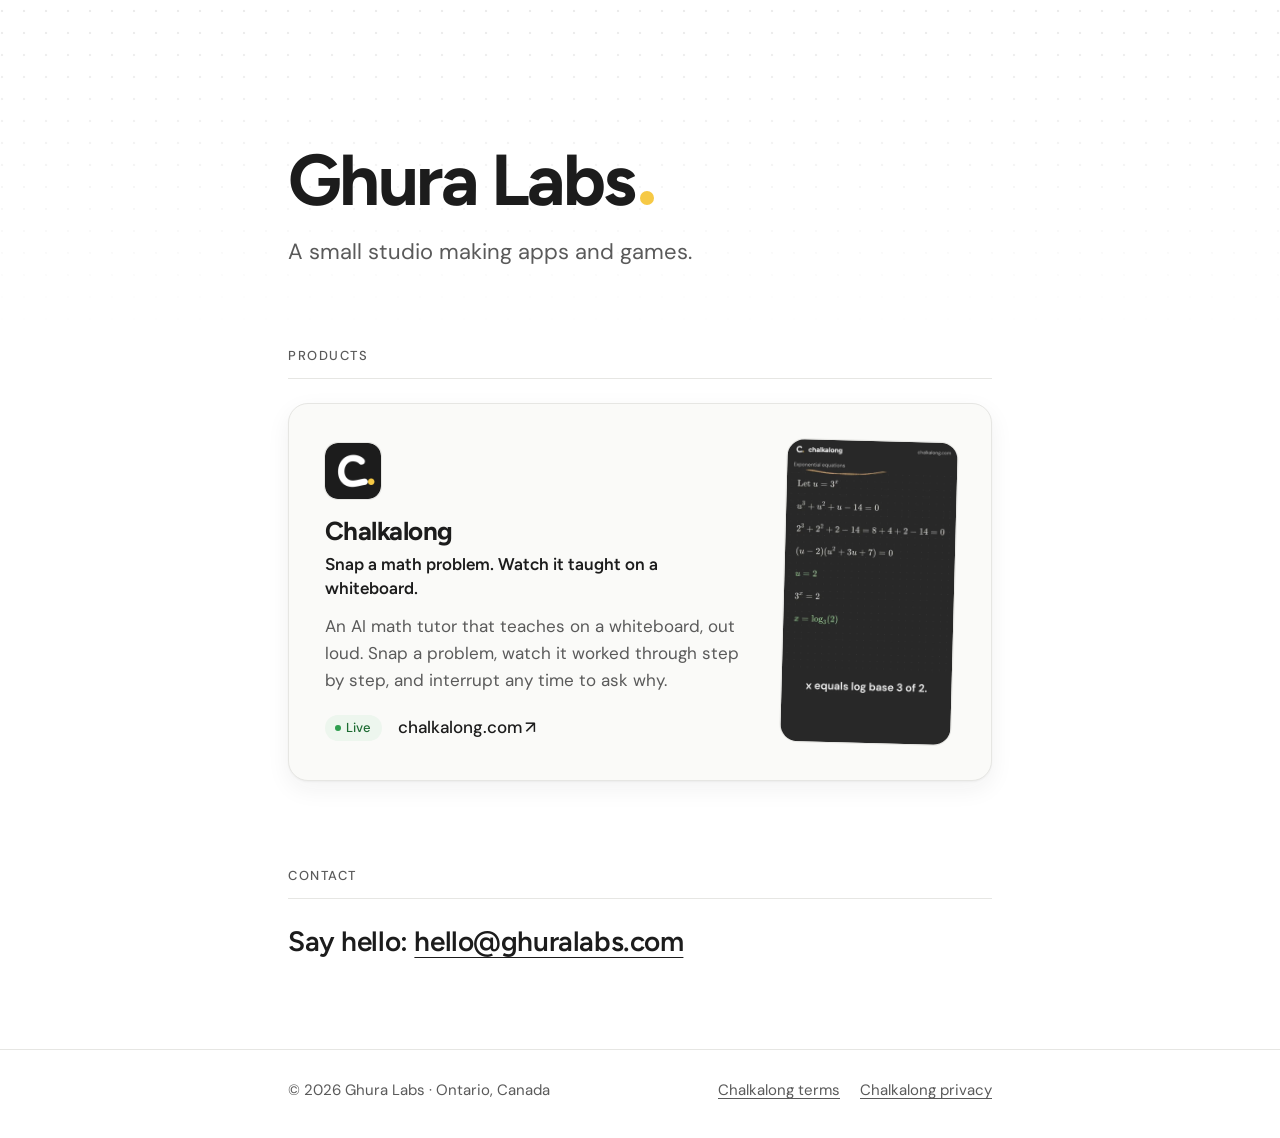
==== index.html @ 781bded2 "Build the Ghura Labs studio site One-page static site for ghuralabs.com: header, products (Chalkalon" ====
<!doctype html>
<html lang="en">
<head>
  <meta charset="utf-8">
  <meta name="viewport" content="width=device-width, initial-scale=1">
  <title>Ghura Labs</title>
  <meta name="description" content="Ghura Labs is a small studio in Ontario, Canada, making apps and games. Its first product is Chalkalong, an AI math tutor that teaches on a whiteboard.">
  <link rel="canonical" href="https://ghuralabs.com/">
  <meta name="color-scheme" content="light dark">
  <meta name="theme-color" content="#ffffff" media="(prefers-color-scheme: light)">
  <meta name="theme-color" content="#1c1c1c" media="(prefers-color-scheme: dark)">

  <meta property="og:type" content="website">
  <meta property="og:site_name" content="Ghura Labs">
  <meta property="og:title" content="Ghura Labs">
  <meta property="og:description" content="A small studio making apps and games.">
  <meta property="og:url" content="https://ghuralabs.com/">
  <meta property="og:image" content="https://ghuralabs.com/og-image.png">
  <meta property="og:image:width" content="1200">
  <meta property="og:image:height" content="630">
  <meta property="og:image:alt" content="Ghura Labs: a small studio making apps and games.">
  <meta name="twitter:card" content="summary_large_image">
  <meta name="twitter:title" content="Ghura Labs">
  <meta name="twitter:description" content="A small studio making apps and games.">
  <meta name="twitter:image" content="https://ghuralabs.com/og-image.png">
  <meta name="twitter:image:alt" content="Ghura Labs: a small studio making apps and games.">

  <link rel="icon" href="/favicon.svg" type="image/svg+xml">
  <link rel="apple-touch-icon" href="/apple-touch-icon.png">

  <link rel="preconnect" href="https://fonts.googleapis.com">
  <link rel="preconnect" href="https://fonts.gstatic.com" crossorigin>
  <link rel="stylesheet" href="https://fonts.googleapis.com/css2?family=DM+Sans:opsz,wght@9..40,400;9..40,500&amp;family=Figtree:wght@600;700&amp;display=swap">
  <link rel="stylesheet" href="/styles.css">
</head>
<body>
  <a class="skip-link" href="#main">Skip to content</a>

  <header class="site-header">
    <div class="wrap">
      <p class="wordmark"><a href="/" aria-label="Ghura Labs, home">Ghura Labs<span class="dot" aria-hidden="true"></span></a></p>
      <p class="tagline">A small studio making apps and games.</p>
    </div>
  </header>

  <main id="main">
    <section class="wrap section" aria-labelledby="products-title">
      <h2 id="products-title" class="section-title">Products</h2>

      <!--
        Products list. To add one, copy a whole <li class="product">...</li>
        block below and change its text, links and images. For something not
        released yet, use: <span class="status status--dev">In development</span>
      -->
      <ul class="products" role="list">
        <li class="product">
          <div class="product-body">
            <img class="product-icon" src="/assets/chalkalong-icon.png" alt="" width="56" height="56">
            <h3 class="product-name">Chalkalong</h3>
            <p class="product-tagline">Snap a math problem. Watch it taught on a whiteboard.</p>
            <p class="product-desc">An AI math tutor that teaches on a whiteboard, out loud. Snap a problem, watch it worked through step by step, and interrupt any time to ask why.</p>
            <p class="product-meta">
              <span class="status status--live">Live</span>
              <a class="product-link" href="https://chalkalong.com">chalkalong.com<span class="arrow" aria-hidden="true">&#8599;</span></a>
            </p>
          </div>
          <picture class="product-shot">
            <source srcset="/assets/chalkalong-lesson.webp" type="image/webp">
            <img src="/assets/chalkalong-lesson.jpg" width="720" height="1280" decoding="async"
                 alt="A Chalkalong lesson on a phone: an exponential equation solved step by step on a dark whiteboard, ending with x equals log base 3 of 2.">
          </picture>
        </li>
      </ul>
    </section>

    <section class="wrap section contact" aria-labelledby="contact-title">
      <h2 id="contact-title" class="section-title">Contact</h2>
      <p class="contact-line">Say hello: <a href="mailto:hello@ghuralabs.com">hello@ghuralabs.com</a></p>
    </section>
  </main>

  <footer class="site-footer">
    <div class="wrap footer-inner">
      <p>&copy; 2026 Ghura Labs &middot; Ontario, Canada</p>
      <ul class="footer-links" role="list">
        <li><a href="https://chalkalong.com/terms">Chalkalong terms</a></li>
        <li><a href="https://chalkalong.com/privacy">Chalkalong privacy</a></li>
      </ul>
    </div>
  </footer>
</body>
</html>
---- styles.css ----
/* Ghura Labs. Palette from the Chalkalong logo. */

:root {
  --board: #1c1c1c;
  --chalk: #ffffff;
  --accent: #f6c945;

  /* Light theme (default) */
  --bg: var(--chalk);
  --text: var(--board);
  --muted: #5a5a5a;          /* 6.9:1 on white */
  --line: #e6e6e3;
  --card: #fafaf8;
  --card-line: #e6e6e3;
  --grid-dot: rgba(28, 28, 28, 0.09);
  --shadow: 0 1px 2px rgba(28, 28, 28, 0.04), 0 8px 24px rgba(28, 28, 28, 0.06);
  --shadow-hover: 0 2px 4px rgba(28, 28, 28, 0.05), 0 16px 40px rgba(28, 28, 28, 0.10);
  --status-bg: #edf6ee;
  --status-text: #1d6b32;     /* 5.9:1 on its background */
  --status-dot: #2f9e4f;

  --font-head: "Figtree", system-ui, -apple-system, "Segoe UI", Roboto, sans-serif;
  --font-body: "DM Sans", system-ui, -apple-system, "Segoe UI", Roboto, sans-serif;

  --gutter: 16px;
  --measure: 44rem;
  --radius: 20px;
}

@media (prefers-color-scheme: dark) {
  :root {
    --bg: var(--board);
    --text: var(--chalk);
    --muted: #b3b3b0;          /* 8.1:1 on board */
    --line: #2f2f2f;
    --card: #232323;
    --card-line: #333333;
    --grid-dot: rgba(255, 255, 255, 0.07);
    --shadow: 0 1px 2px rgba(0, 0, 0, 0.3), 0 8px 24px rgba(0, 0, 0, 0.25);
    --shadow-hover: 0 2px 4px rgba(0, 0, 0, 0.35), 0 16px 40px rgba(0, 0, 0, 0.4);
    --status-bg: #1f3325;
    --status-text: #9fe0b1;     /* 8.8:1 on its background */
    --status-dot: #5fd47f;
  }
}

@media (min-width: 640px) {
  :root { --gutter: 32px; }
}

/* Base */

*,
*::before,
*::after { box-sizing: border-box; }

html {
  -webkit-text-size-adjust: 100%;
  text-size-adjust: 100%;
}

body {
  margin: 0;
  background: var(--bg);
  color: var(--text);
  font-family: var(--font-body);
  font-size: 1.0625rem;
  line-height: 1.6;
  -webkit-font-smoothing: antialiased;
  min-height: 100vh;
  display: flex;
  flex-direction: column;
}

main { flex: 1 0 auto; }

h1, h2, h3 {
  font-family: var(--font-head);
  line-height: 1.15;
  margin: 0;
}

p { margin: 0; }

img { display: block; max-width: 100%; height: auto; }

a {
  color: inherit;
  text-decoration-thickness: 1px;
  text-underline-offset: 0.2em;
}

a:hover { text-decoration-thickness: 2px; }

/* Focus: a contrasting inner ring plus the yellow chalk ring, visible in both themes */
:focus-visible {
  outline: 3px solid var(--accent);
  outline-offset: 2px;
  box-shadow: 0 0 0 2px var(--text);
  border-radius: 4px;
}

ul[role="list"] { list-style: none; margin: 0; padding: 0; }

.wrap {
  width: 100%;
  max-width: calc(var(--measure) + 2 * var(--gutter));
  margin: 0 auto;
  padding: 0 var(--gutter);
}

.skip-link {
  position: absolute;
  left: var(--gutter);
  top: -100px;
  padding: 0.5rem 0.875rem;
  background: var(--text);
  color: var(--bg);
  border-radius: 8px;
  font-weight: 500;
  z-index: 10;
}

.skip-link:focus { top: 12px; }

/* Header */

.site-header {
  position: relative;
  padding: clamp(4.5rem, 14vw, 9rem) 0 clamp(3rem, 8vw, 5rem);
  isolation: isolate;
}

/* Faint whiteboard dot grid, fading out downward */
.site-header::before {
  content: "";
  position: absolute;
  inset: 0;
  z-index: -1;
  background-image: radial-gradient(var(--grid-dot) 1.2px, transparent 1.6px);
  background-size: 22px 22px;
  background-position: center top;
  -webkit-mask-image: linear-gradient(to bottom, #000 0%, transparent 95%);
  mask-image: linear-gradient(to bottom, #000 0%, transparent 95%);
  pointer-events: none;
}

.wordmark {
  font-family: var(--font-head);
  font-weight: 700;
  font-size: clamp(2.75rem, 11vw, 4.5rem);
  letter-spacing: -0.035em;
  line-height: 1;
}

.wordmark a {
  text-decoration: none;
  display: inline-block;
}

.wordmark .dot,
.brand-dot {
  display: inline-block;
  width: 0.2em;
  height: 0.2em;
  margin-left: 0.07em;
  border-radius: 50%;
  background: var(--accent);
  vertical-align: baseline;
}

.tagline {
  margin-top: 1.125rem;
  font-size: clamp(1.125rem, 3.6vw, 1.375rem);
  color: var(--muted);
  max-width: 28ch;
}

/* Sections */

.section { padding-bottom: clamp(3.5rem, 9vw, 5.5rem); }

.section-title {
  font-family: var(--font-body);
  font-size: 0.8125rem;
  font-weight: 500;
  letter-spacing: 0.12em;
  text-transform: uppercase;
  color: var(--muted);
  padding-bottom: 0.875rem;
  margin-bottom: 1.5rem;
  border-bottom: 1px solid var(--line);
}

/* Product card */

.products { display: grid; gap: 1.5rem; }

.product {
  position: relative;
  display: grid;
  gap: 1.75rem;
  padding: 1.5rem;
  background: var(--card);
  border: 1px solid var(--card-line);
  border-radius: var(--radius);
  box-shadow: var(--shadow);
  transition: transform 220ms cubic-bezier(.2, .7, .2, 1), box-shadow 220ms ease;
}

.product:hover {
  transform: translateY(-3px);
  box-shadow: var(--shadow-hover);
}

.product-icon {
  width: 56px;
  height: 56px;
  border-radius: 13px;
  margin-bottom: 1.125rem;
  box-shadow: 0 0 0 1px var(--card-line);
}

.product-name {
  font-size: 1.625rem;
  font-weight: 700;
  letter-spacing: -0.02em;
}

.product-tagline {
  margin-top: 0.375rem;
  font-family: var(--font-head);
  font-weight: 600;
  font-size: 1.0625rem;
  line-height: 1.4;
}

.product-desc {
  margin-top: 0.75rem;
  color: var(--muted);
}

.product-meta {
  margin-top: 1.25rem;
  display: flex;
  flex-wrap: wrap;
  align-items: center;
  gap: 0.75rem 1rem;
}

.status {
  display: inline-flex;
  align-items: center;
  gap: 0.4em;
  padding: 0.2rem 0.65rem;
  border-radius: 999px;
  font-size: 0.8125rem;
  font-weight: 500;
  line-height: 1.5;
  background: var(--status-bg);
  color: var(--status-text);
}

.status::before {
  content: "";
  width: 0.45em;
  height: 0.45em;
  border-radius: 50%;
  background: var(--status-dot);
}

.status--dev {
  background: var(--line);
  color: var(--text);
}

.status--dev::before { background: var(--accent); }

.product-link {
  font-weight: 500;
  text-decoration: none;
}

.product-link .arrow {
  display: inline-block;
  margin-left: 0.2em;
  transition: transform 220ms ease;
}

.product:hover .product-link { text-decoration: underline; }
.product:hover .product-link .arrow { transform: translate(2px, -2px); }

/* The link covers the whole card, so the card is one big target */
.product-link::after {
  content: "";
  position: absolute;
  inset: 0;
  border-radius: var(--radius);
}

.product-link:focus-visible {
  outline: none;
  box-shadow: none;
}

.product-link:focus-visible::after {
  outline: 3px solid var(--accent);
  outline-offset: 2px;
  box-shadow: 0 0 0 2px var(--text);
}

.product-shot {
  display: block;
  justify-self: center;
  width: min(100%, 220px);
}

.product-shot img {
  width: 100%;
  border-radius: 18px;
  border: 1px solid var(--card-line);
  background: #262626;
}

@media (min-width: 640px) {
  .product {
    grid-template-columns: 1fr 172px;
    align-items: center;
    gap: 2.25rem;
    padding: 2.25rem;
  }

  .product-shot {
    width: 100%;
    transform: rotate(1.5deg);
    transition: transform 220ms cubic-bezier(.2, .7, .2, 1);
  }

  .product:hover .product-shot { transform: rotate(0deg); }
}

/* Contact */

.contact-line {
  font-family: var(--font-head);
  font-weight: 600;
  font-size: clamp(1.375rem, 4.5vw, 1.75rem);
  letter-spacing: -0.015em;
  line-height: 1.35;
  overflow-wrap: anywhere;
}

/* Footer */

.site-footer {
  border-top: 1px solid var(--line);
  padding: 1.75rem 0 2.25rem;
  font-size: 0.9375rem;
  color: var(--muted);
}

.footer-inner {
  display: flex;
  flex-wrap: wrap;
  justify-content: space-between;
  gap: 0.75rem 1.5rem;
}

.footer-links {
  display: flex;
  flex-wrap: wrap;
  gap: 0.5rem 1.25rem;
}

/* 404 */

.notfound {
  padding-top: clamp(4.5rem, 14vw, 9rem);
  padding-bottom: 4rem;
}

.notfound .wordmark { color: var(--text); font-size: clamp(2rem, 8vw, 2.75rem); }

.notfound h1 {
  font-size: clamp(2rem, 7vw, 3rem);
  letter-spacing: -0.03em;
  margin-top: 2.5rem;
}

.notfound p { margin-top: 0.875rem; color: var(--muted); }
.notfound .home-link { color: var(--text); font-weight: 500; }

/* Motion */

@media (prefers-reduced-motion: reduce) {
  *,
  *::before,
  *::after {
    transition: none !important;
    animation: none !important;
  }

  .product:hover { transform: none; }
  .product:hover .product-link .arrow { transform: none; }
}
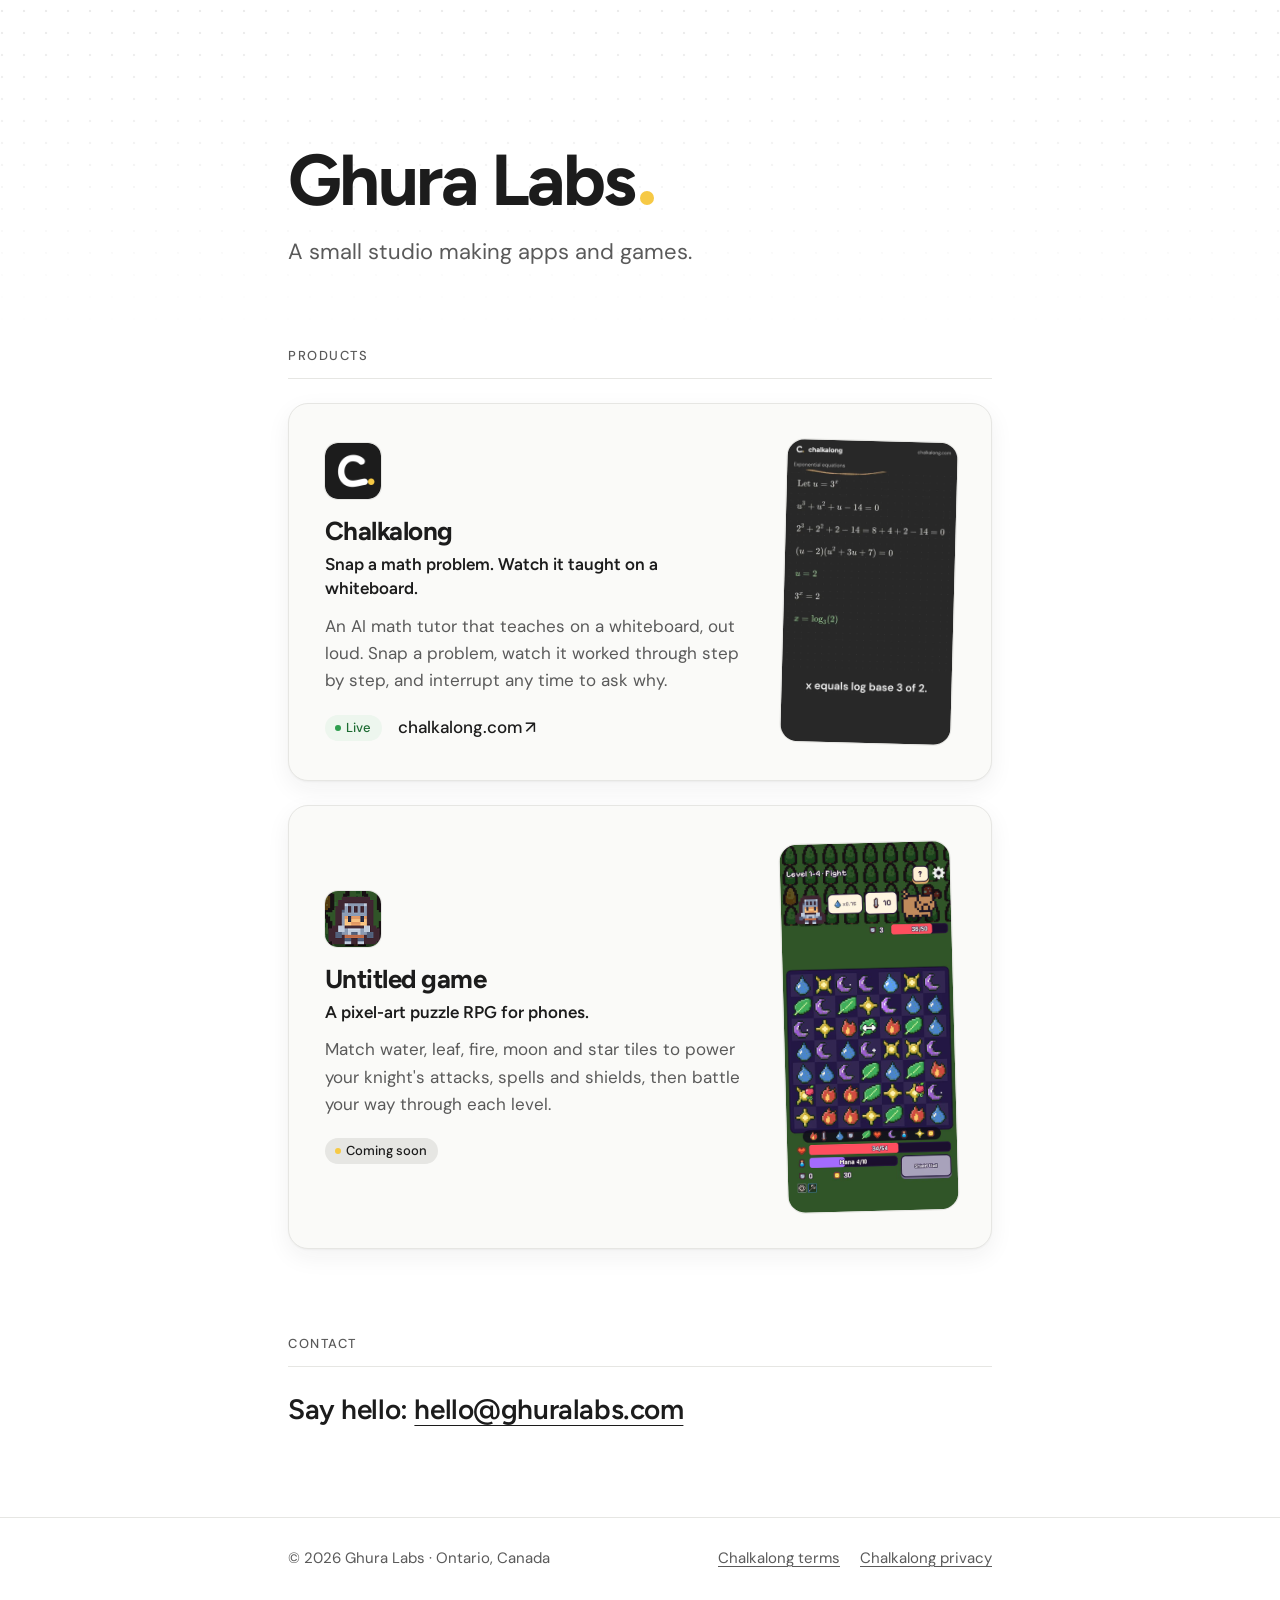
==== commit 4dff0160: "Add upcoming game card and favicon.ico fallback - Add a "Coming soon" card for the untitled pixel-ar" ====
--- a/index.html
+++ b/index.html
@@ -25,6 +25,7 @@
   <meta name="twitter:image" content="https://ghuralabs.com/og-image.png">
   <meta name="twitter:image:alt" content="Ghura Labs: a small studio making apps and games.">
 
+  <link rel="icon" href="/favicon.ico" sizes="32x32">
   <link rel="icon" href="/favicon.svg" type="image/svg+xml">
   <link rel="apple-touch-icon" href="/apple-touch-icon.png">
 
@@ -32,6 +33,7 @@
   <link rel="preconnect" href="https://fonts.gstatic.com" crossorigin>
   <link rel="stylesheet" href="https://fonts.googleapis.com/css2?family=DM+Sans:opsz,wght@9..40,400;9..40,500&amp;family=Figtree:wght@600;700&amp;display=swap">
   <link rel="stylesheet" href="/styles.css">
+  <script src="/year.js" defer></script>
 </head>
 <body>
   <a class="skip-link" href="#main">Skip to content</a>
@@ -70,6 +72,24 @@
                  alt="A Chalkalong lesson on a phone: an exponential equation solved step by step on a dark whiteboard, ending with x equals log base 3 of 2.">
           </picture>
         </li>
+
+        <!-- No link yet, so this card has no hover lift. Add a .product-link when it has a page. -->
+        <li class="product product--soon">
+          <div class="product-body">
+            <img class="product-icon product-icon--pixel" src="/assets/game-icon.png" alt="" width="56" height="56">
+            <h3 class="product-name">Untitled game</h3>
+            <p class="product-tagline">A pixel-art puzzle RPG for phones.</p>
+            <p class="product-desc">Match water, leaf, fire, moon and star tiles to power your knight's attacks, spells and shields, then battle your way through each level.</p>
+            <p class="product-meta">
+              <span class="status status--dev">Coming soon</span>
+            </p>
+          </div>
+          <picture class="product-shot">
+            <source srcset="/assets/game-battle.webp" type="image/webp">
+            <img src="/assets/game-battle.jpg" width="428" height="926" decoding="async"
+                 alt="A battle in the game: a pixel-art knight faces a wild boar above a grid of elemental tiles, with health, mana and a Shield Wall skill button below.">
+          </picture>
+        </li>
       </ul>
     </section>
 
@@ -81,7 +101,7 @@
 
   <footer class="site-footer">
     <div class="wrap footer-inner">
-      <p>&copy; 2026 Ghura Labs &middot; Ontario, Canada</p>
+      <p>&copy; <span data-year>2026</span> Ghura Labs &middot; Ontario, Canada</p>
       <ul class="footer-links" role="list">
         <li><a href="https://chalkalong.com/terms">Chalkalong terms</a></li>
         <li><a href="https://chalkalong.com/privacy">Chalkalong privacy</a></li>
--- a/styles.css
+++ b/styles.css
@@ -208,7 +208,7 @@
   transition: transform 220ms cubic-bezier(.2, .7, .2, 1), box-shadow 220ms ease;
 }
 
-.product:hover {
+.product:not(.product--soon):hover {
   transform: translateY(-3px);
   box-shadow: var(--shadow-hover);
 }
@@ -219,6 +219,11 @@
   border-radius: 13px;
   margin-bottom: 1.125rem;
   box-shadow: 0 0 0 1px var(--card-line);
+}
+
+.product-icon--pixel {
+  image-rendering: pixelated;
+  object-fit: cover;
 }
 
 .product-name {
@@ -336,7 +341,9 @@
     transition: transform 220ms cubic-bezier(.2, .7, .2, 1);
   }
 
-  .product:hover .product-shot { transform: rotate(0deg); }
+  .product:nth-child(even) .product-shot { transform: rotate(-1.5deg); }
+
+  .product:not(.product--soon):hover .product-shot { transform: rotate(0deg); }
 }
 
 /* Contact */
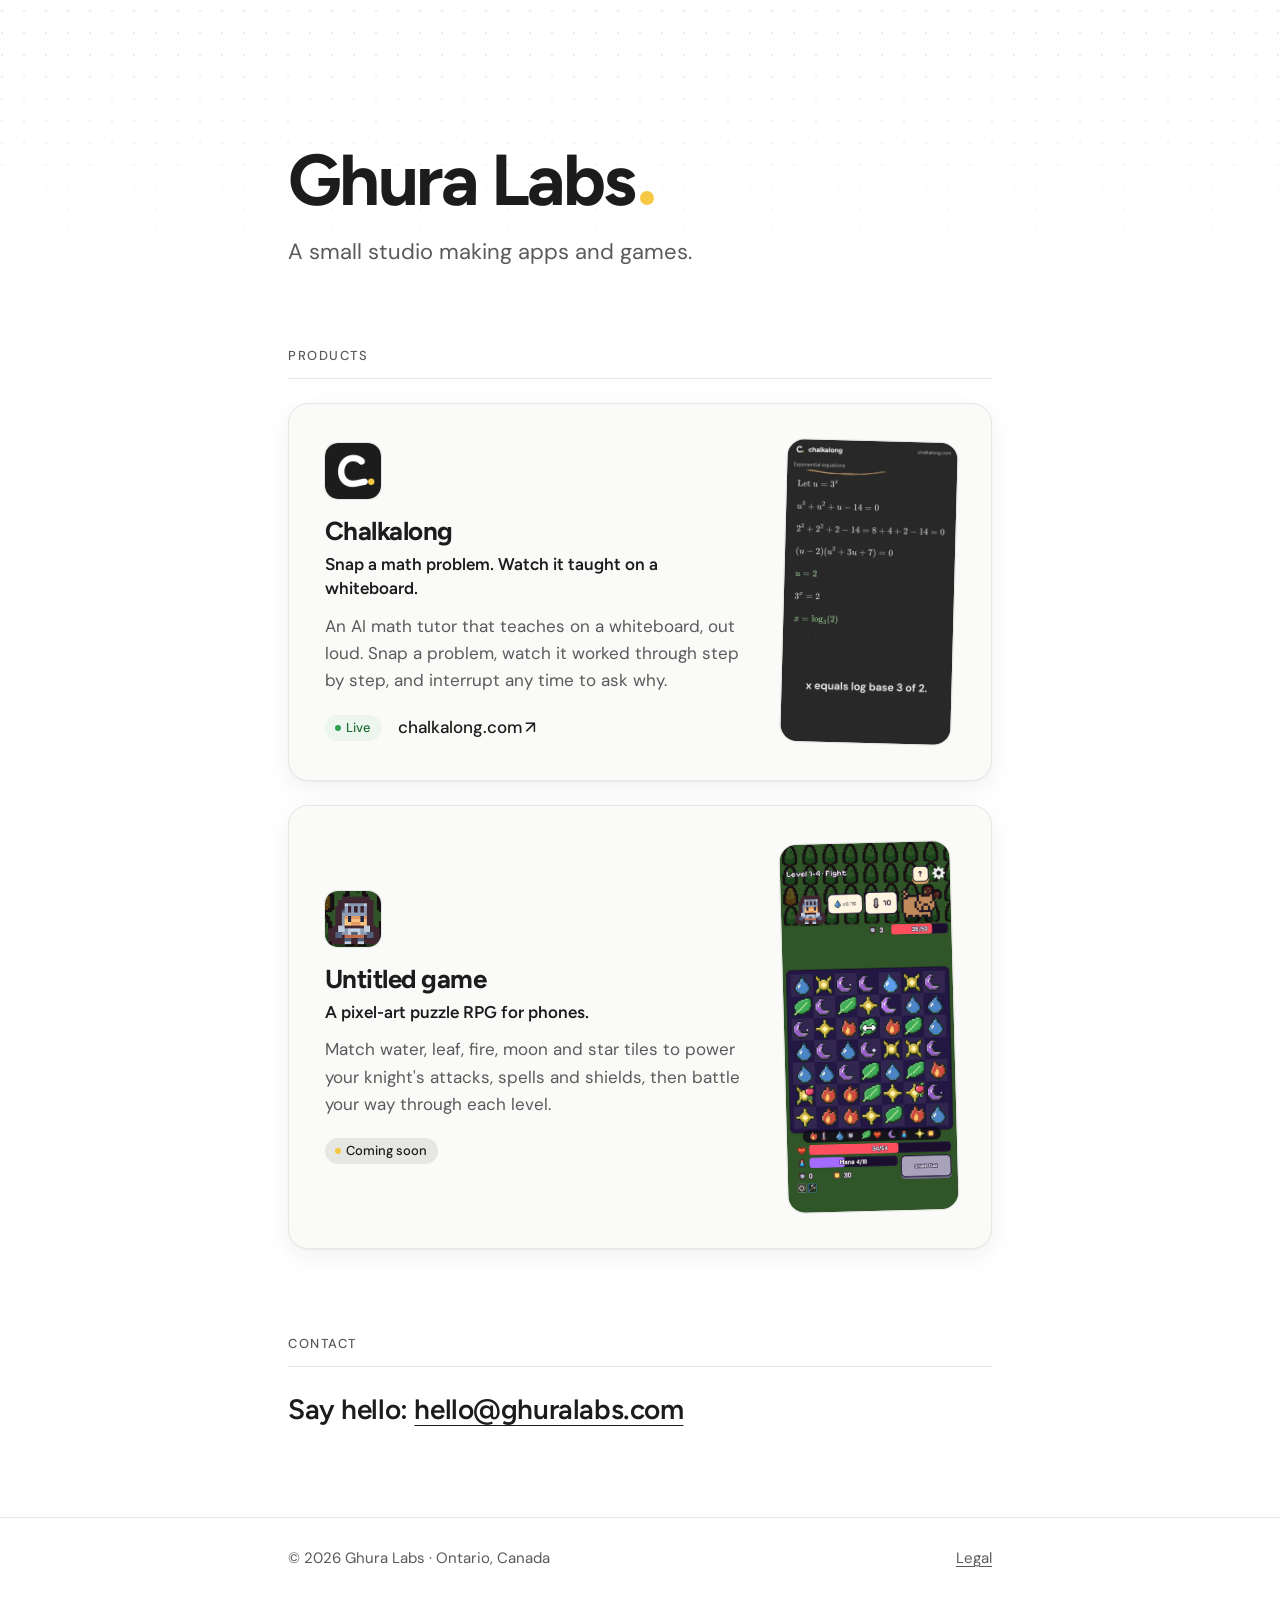
==== commit dd9c5368: "Add a legal page linking each product's terms and privacy Replace the Chalkalong terms and privacy l" ====
--- a/index.html
+++ b/index.html
@@ -103,8 +103,7 @@
     <div class="wrap footer-inner">
       <p>&copy; <span data-year>2026</span> Ghura Labs &middot; Ontario, Canada</p>
       <ul class="footer-links" role="list">
-        <li><a href="https://chalkalong.com/terms">Chalkalong terms</a></li>
-        <li><a href="https://chalkalong.com/privacy">Chalkalong privacy</a></li>
+        <li><a href="/legal">Legal</a></li>
       </ul>
     </div>
   </footer>
--- a/styles.css
+++ b/styles.css
@@ -379,16 +379,19 @@
   gap: 0.5rem 1.25rem;
 }
 
-/* 404 */
-
-.notfound {
+/* Subpages (404, legal) */
+
+.notfound,
+.subpage {
   padding-top: clamp(4.5rem, 14vw, 9rem);
   padding-bottom: 4rem;
 }
 
-.notfound .wordmark { color: var(--text); font-size: clamp(2rem, 8vw, 2.75rem); }
-
-.notfound h1 {
+.notfound .wordmark,
+.subpage .wordmark { color: var(--text); font-size: clamp(2rem, 8vw, 2.75rem); }
+
+.notfound h1,
+.subpage h1 {
   font-size: clamp(2rem, 7vw, 3rem);
   letter-spacing: -0.03em;
   margin-top: 2.5rem;
@@ -396,6 +399,49 @@
 
 .notfound p { margin-top: 0.875rem; color: var(--muted); }
 .notfound .home-link { color: var(--text); font-weight: 500; }
+
+/* Legal */
+
+.legal .lede {
+  margin-top: 0.875rem;
+  color: var(--muted);
+  max-width: 36rem;
+}
+
+.legal-section { margin-top: clamp(2.5rem, 7vw, 3.5rem); }
+
+.legal-products { display: grid; gap: 0.75rem; }
+
+.legal-product {
+  display: flex;
+  flex-wrap: wrap;
+  align-items: baseline;
+  justify-content: space-between;
+  gap: 0.5rem 1.5rem;
+  padding: 1.125rem 1.25rem;
+  background: var(--card);
+  border: 1px solid var(--card-line);
+  border-radius: 14px;
+}
+
+.legal-product-name {
+  font-size: 1.1875rem;
+  font-weight: 700;
+  letter-spacing: -0.01em;
+}
+
+.legal-links {
+  display: flex;
+  flex-wrap: wrap;
+  gap: 0.25rem 1.25rem;
+  font-weight: 500;
+}
+
+.legal-body { display: grid; gap: 0.875rem; max-width: 36rem; }
+.legal-body p { color: var(--muted); }
+.legal-body a { color: var(--text); font-weight: 500; overflow-wrap: anywhere; }
+
+.legal-updated { font-size: 0.9375rem; }
 
 /* Motion */
 
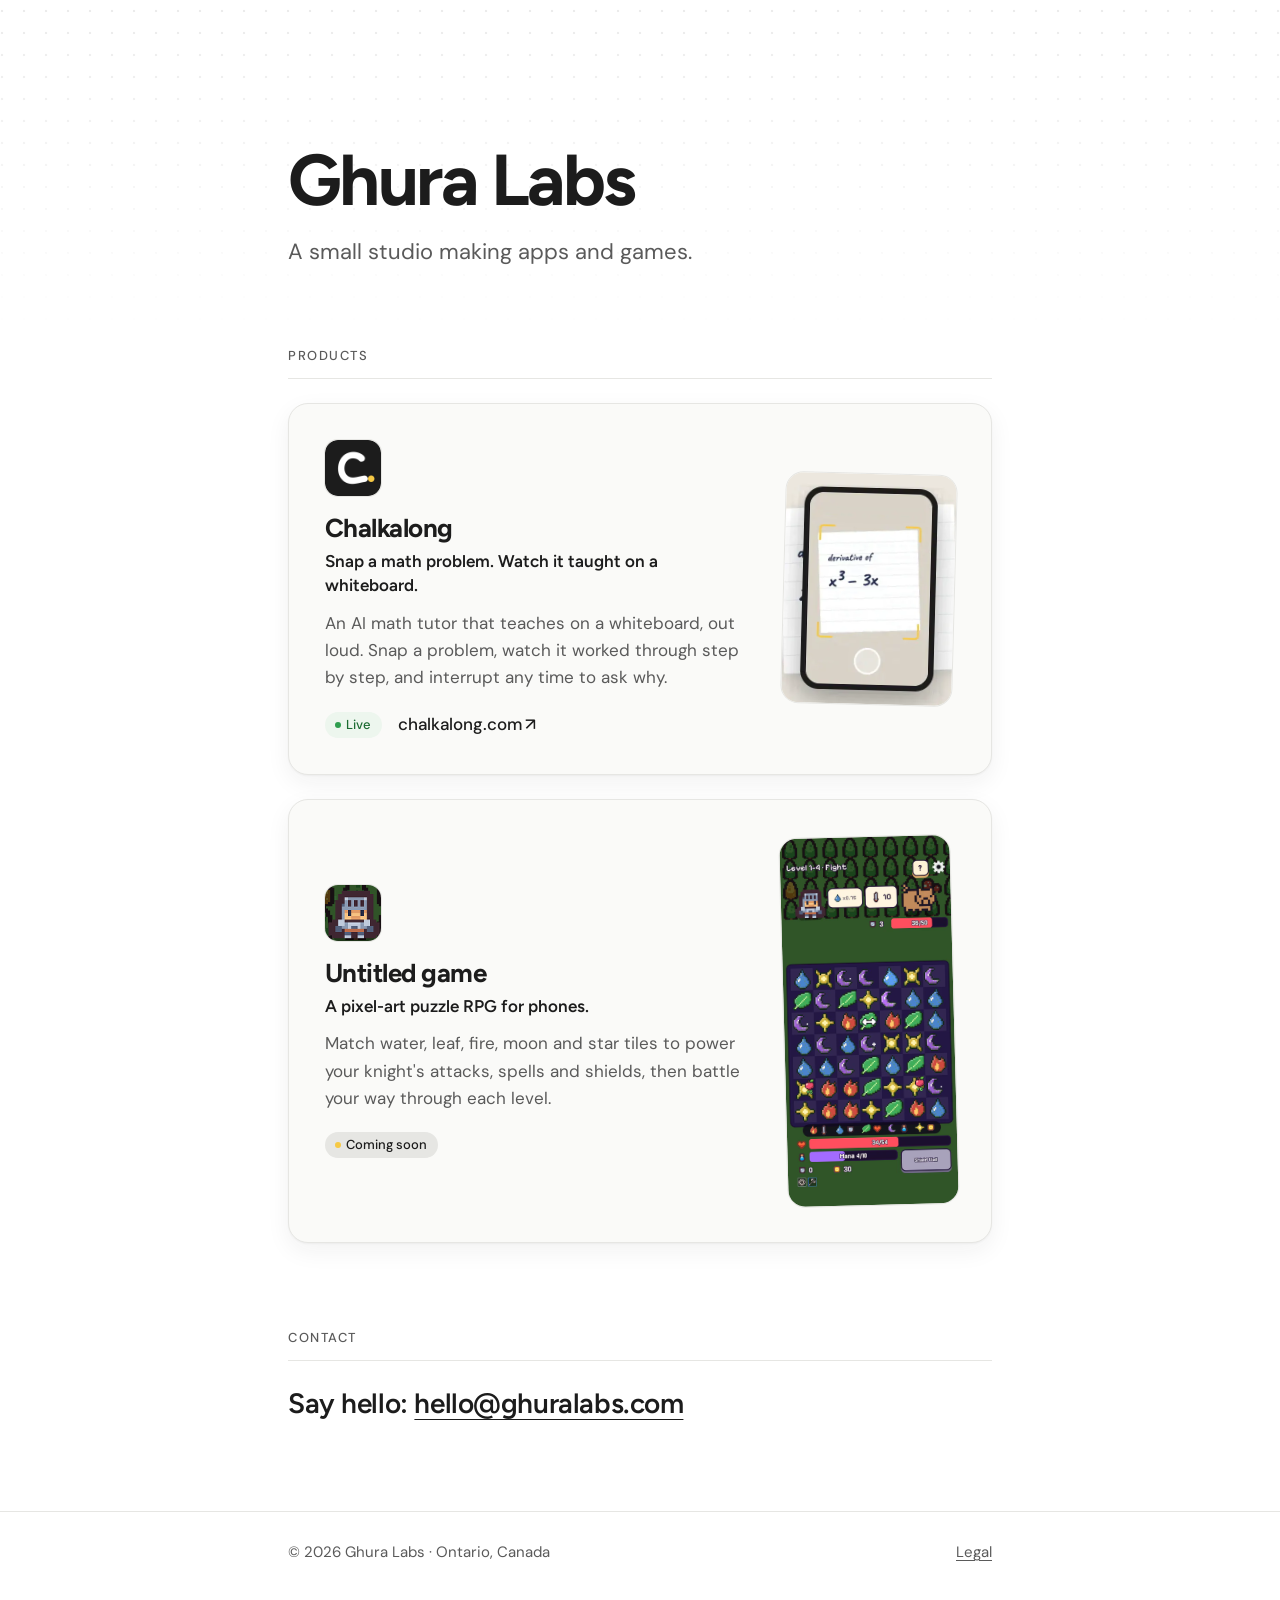
==== commit 6e22b69b: "Drop the Chalkalong dot from the logo and use a phone-snap image The yellow dot was Chalkalong's mar" ====
--- a/index.html
+++ b/index.html
@@ -32,15 +32,15 @@
   <link rel="preconnect" href="https://fonts.googleapis.com">
   <link rel="preconnect" href="https://fonts.gstatic.com" crossorigin>
   <link rel="stylesheet" href="https://fonts.googleapis.com/css2?family=DM+Sans:opsz,wght@9..40,400;9..40,500&amp;family=Figtree:wght@600;700&amp;display=swap">
-  <link rel="stylesheet" href="/styles.css">
-  <script src="/year.js" defer></script>
+  <link rel="stylesheet" href="/styles.css?v=3">
+  <script src="/year.js?v=3" defer></script>
 </head>
 <body>
   <a class="skip-link" href="#main">Skip to content</a>
 
   <header class="site-header">
     <div class="wrap">
-      <p class="wordmark"><a href="/" aria-label="Ghura Labs, home">Ghura Labs<span class="dot" aria-hidden="true"></span></a></p>
+      <p class="wordmark"><a href="/" aria-label="Ghura Labs, home">Ghura Labs</a></p>
       <p class="tagline">A small studio making apps and games.</p>
     </div>
   </header>
@@ -67,9 +67,9 @@
             </p>
           </div>
           <picture class="product-shot">
-            <source srcset="/assets/chalkalong-lesson.webp" type="image/webp">
-            <img src="/assets/chalkalong-lesson.jpg" width="720" height="1280" decoding="async"
-                 alt="A Chalkalong lesson on a phone: an exponential equation solved step by step on a dark whiteboard, ending with x equals log base 3 of 2.">
+            <source srcset="/assets/chalkalong-snap.webp" type="image/webp">
+            <img src="/assets/chalkalong-snap.jpg" width="370" height="500" decoding="async"
+                 alt="A phone camera framing a handwritten math problem, the derivative of x cubed minus 3x, to start a Chalkalong lesson.">
           </picture>
         </li>
 
--- a/styles.css
+++ b/styles.css
@@ -1,4 +1,4 @@
-/* Ghura Labs. Palette from the Chalkalong logo. */
+/* Ghura Labs. Chalkboard black and white, with yellow chalk for focus and status. */
 
 :root {
   --board: #1c1c1c;
@@ -158,17 +158,6 @@
   display: inline-block;
 }
 
-.wordmark .dot,
-.brand-dot {
-  display: inline-block;
-  width: 0.2em;
-  height: 0.2em;
-  margin-left: 0.07em;
-  border-radius: 50%;
-  background: var(--accent);
-  vertical-align: baseline;
-}
-
 .tagline {
   margin-top: 1.125rem;
   font-size: clamp(1.125rem, 3.6vw, 1.375rem);
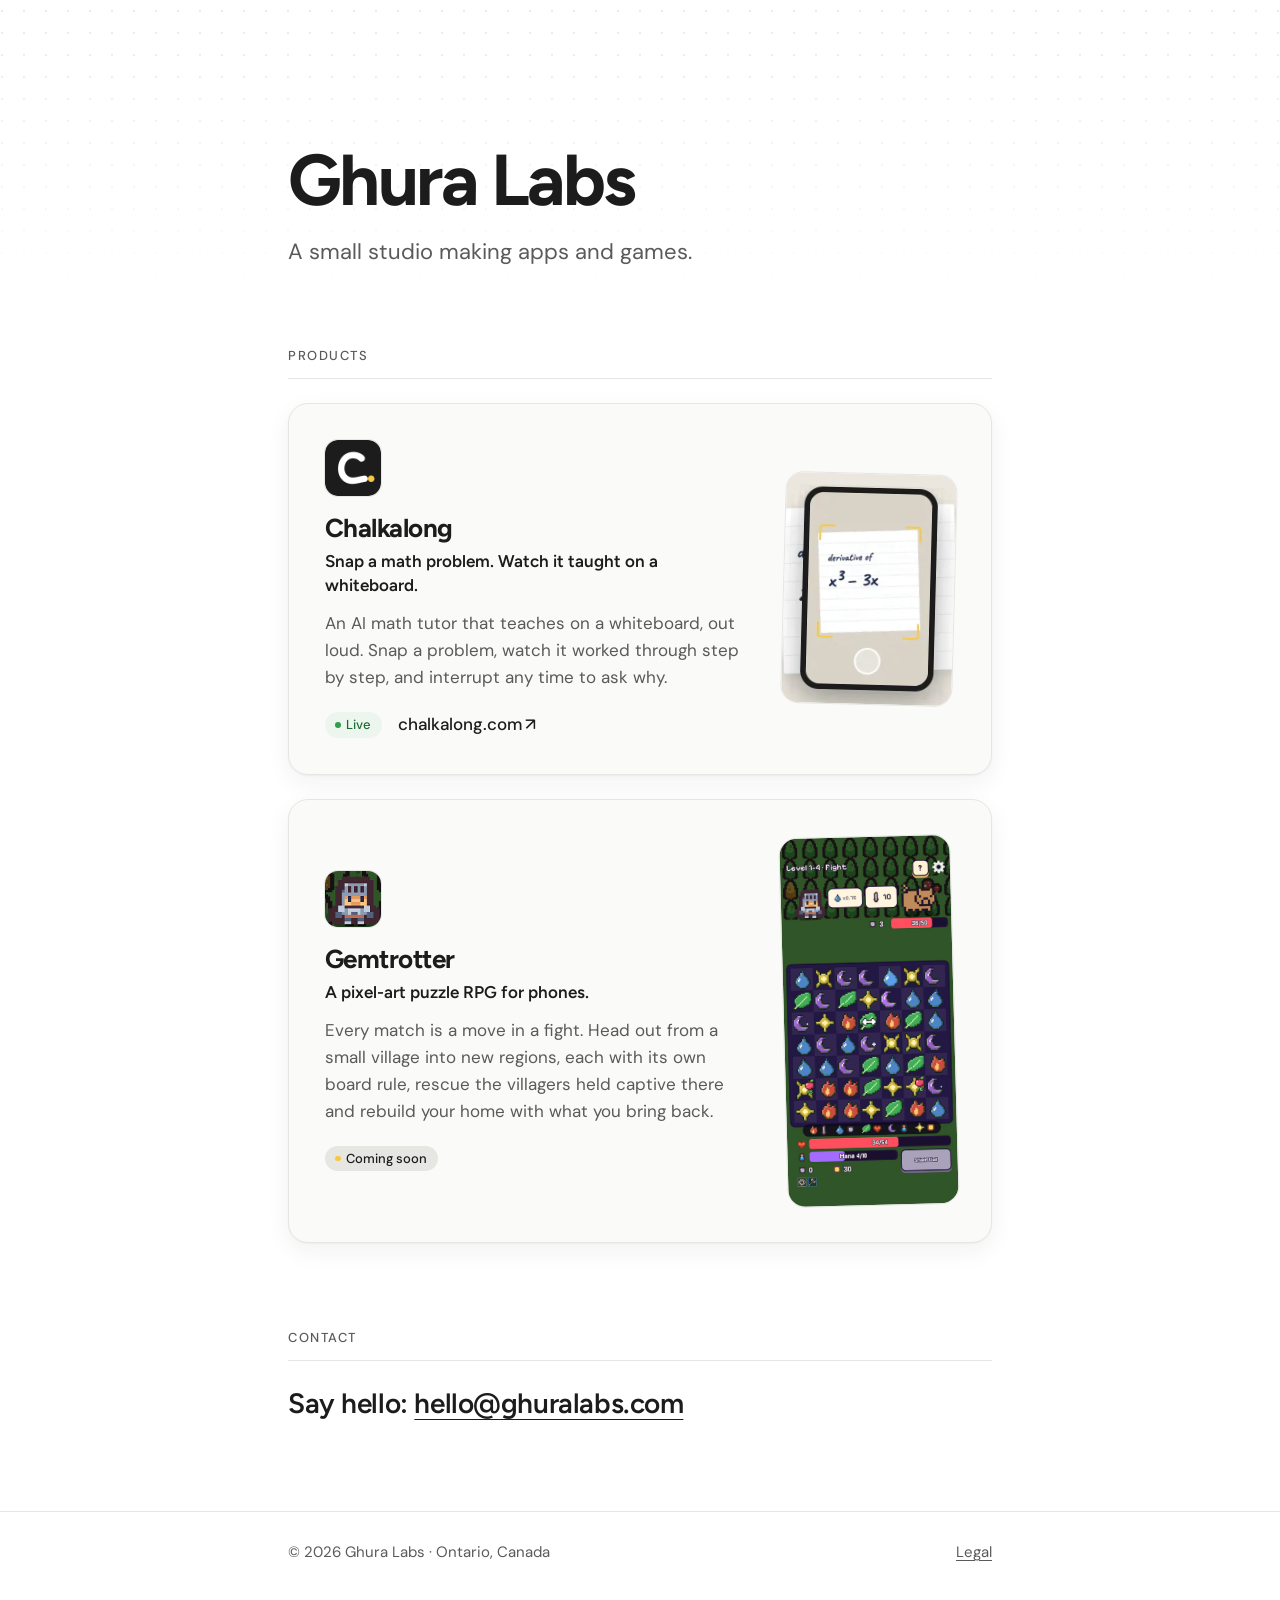
==== commit 8695247f: "Name the game card Gemtrotter Co-Authored-By: Claude Opus 5.5 <noreply@anthropic.com>" ====
--- a/index.html
+++ b/index.html
@@ -77,9 +77,9 @@
         <li class="product product--soon">
           <div class="product-body">
             <img class="product-icon product-icon--pixel" src="/assets/game-icon.png" alt="" width="56" height="56">
-            <h3 class="product-name">Untitled game</h3>
+            <h3 class="product-name">Gemtrotter</h3>
             <p class="product-tagline">A pixel-art puzzle RPG for phones.</p>
-            <p class="product-desc">Match water, leaf, fire, moon and star tiles to power your knight's attacks, spells and shields, then battle your way through each level.</p>
+            <p class="product-desc">Every match is a move in a fight. Head out from a small village into new regions, each with its own board rule, rescue the villagers held captive there and rebuild your home with what you bring back.</p>
             <p class="product-meta">
               <span class="status status--dev">Coming soon</span>
             </p>
